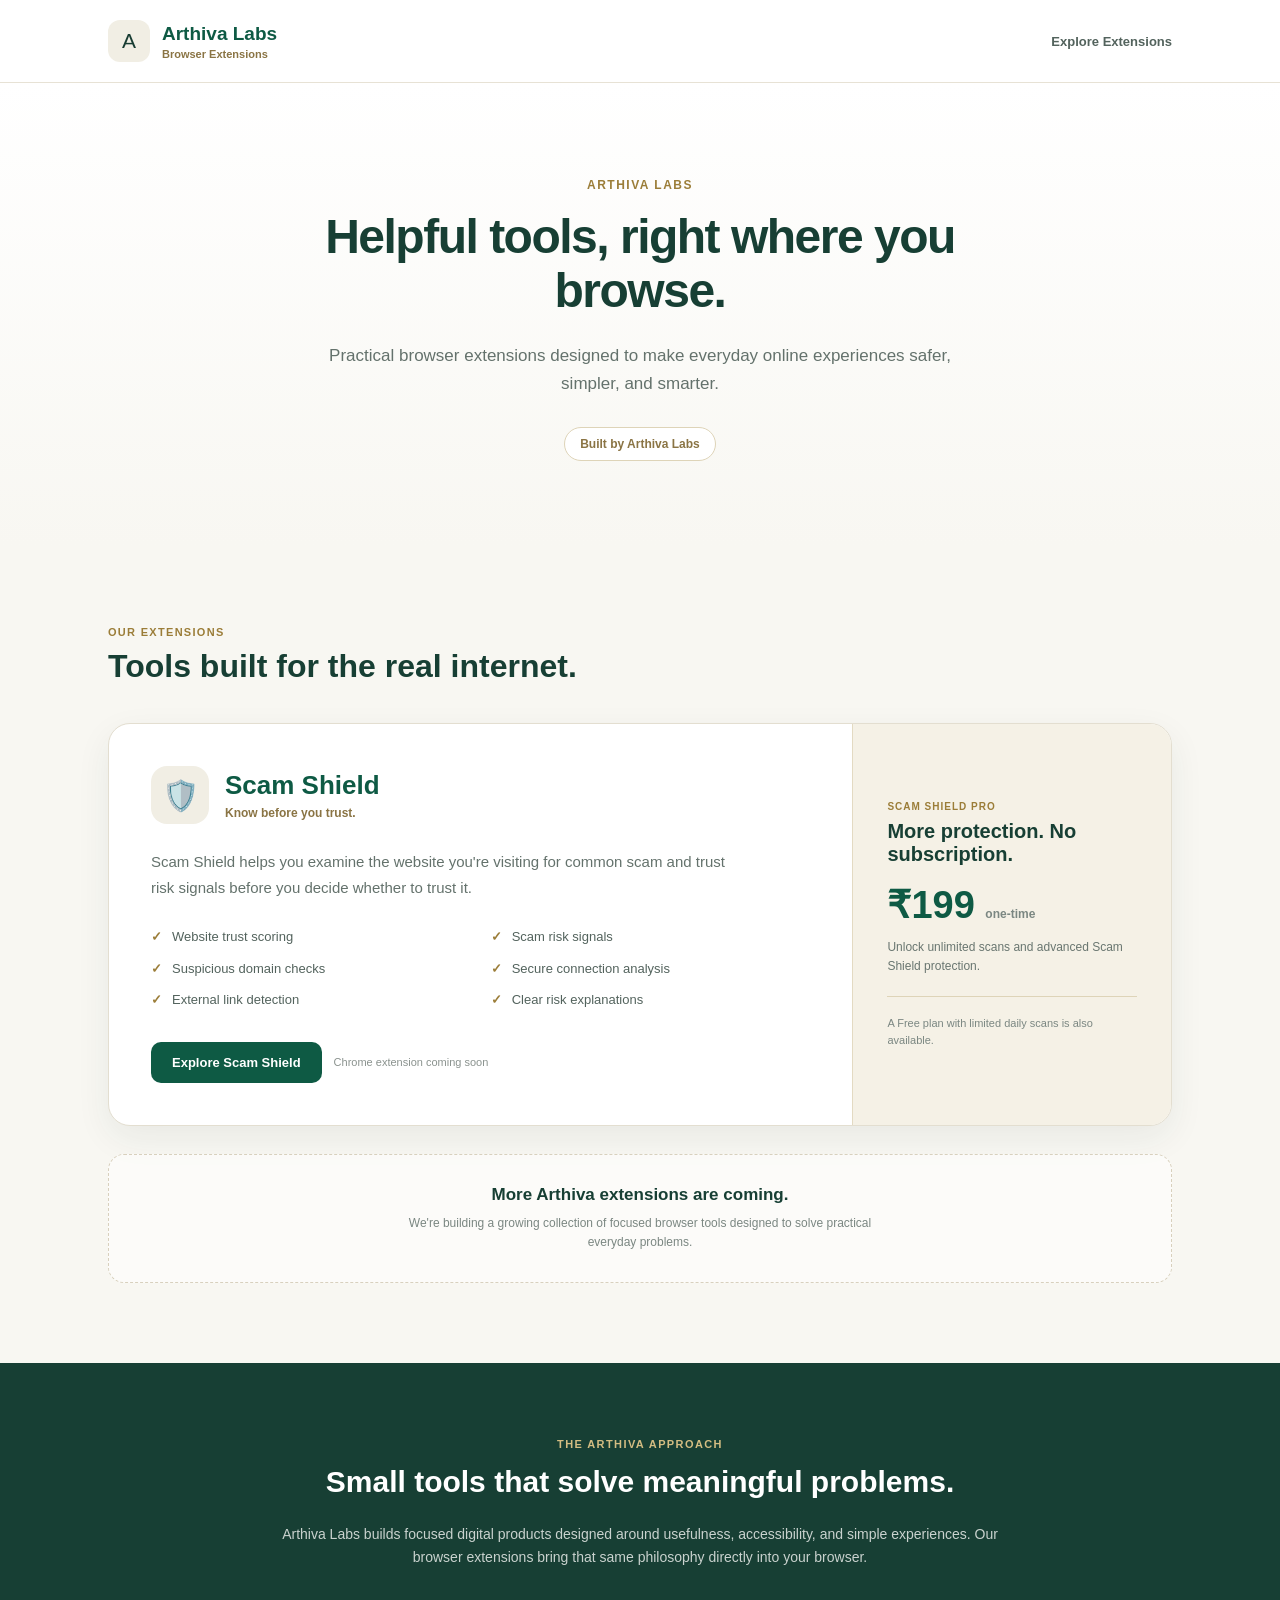
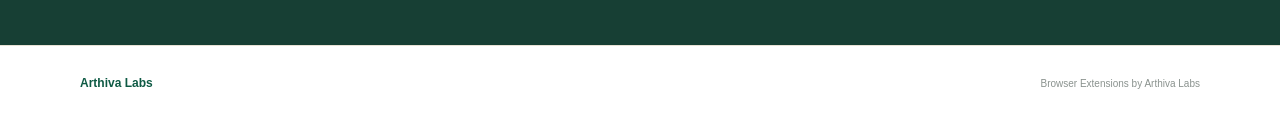
==== website/index.html @ e58179cc "Add Arthiva Browser Extensions homepage" ====
<!DOCTYPE html>
<html lang="en">

<head>
    <meta charset="UTF-8">

    <meta
        name="viewport"
        content="width=device-width, initial-scale=1.0"
    >

    <meta
        name="description"
        content="Explore browser extensions by Arthiva Labs — practical tools designed to make everyday online experiences safer, simpler, and smarter."
    >

    <title>Browser Extensions | Arthiva Labs</title>

    <style>

        * {
            box-sizing: border-box;
        }

        html {
            scroll-behavior: smooth;
        }

        body {
            margin: 0;
            font-family:
                -apple-system,
                BlinkMacSystemFont,
                "Segoe UI",
                Roboto,
                Arial,
                sans-serif;
            background: #f8f7f2;
            color: #183c32;
        }

        a {
            text-decoration: none;
        }


        /* --------------------------------
           HEADER
        -------------------------------- */

        .header {
            background: #ffffff;
            border-bottom: 1px solid #e7e2d5;
        }

        .nav {
            max-width: 1120px;
            margin: 0 auto;
            padding: 20px 28px;
            display: flex;
            align-items: center;
            justify-content: space-between;
            gap: 24px;
        }

        .brand {
            display: flex;
            align-items: center;
            gap: 12px;
        }

        .brand-mark {
            width: 42px;
            height: 42px;
            display: flex;
            align-items: center;
            justify-content: center;
            border-radius: 12px;
            background: #f1eee4;
            font-size: 21px;
        }

        .brand-text h1 {
            margin: 0;
            font-size: 19px;
            color: #0e5a44;
        }

        .brand-text p {
            margin: 3px 0 0;
            font-size: 11px;
            color: #8a7444;
            font-weight: 600;
        }

        .nav-link {
            color: #53635d;
            font-size: 13px;
            font-weight: 600;
        }

        .nav-link:hover {
            color: #0e5a44;
        }


        /* --------------------------------
           HERO
        -------------------------------- */

        .hero {
            padding: 95px 28px 85px;
            text-align: center;
            background:
                linear-gradient(
                    180deg,
                    #ffffff 0%,
                    #f8f7f2 100%
                );
        }

        .hero-inner {
            max-width: 800px;
            margin: 0 auto;
        }

        .eyebrow {
            margin: 0 0 18px;
            font-size: 12px;
            font-weight: 800;
            letter-spacing: 1.5px;
            color: #9b7d38;
            text-transform: uppercase;
        }

        .hero h2 {
            margin: 0;
            font-size: 48px;
            line-height: 1.12;
            letter-spacing: -1.5px;
            color: #173f34;
        }

        .hero-description {
            max-width: 650px;
            margin: 24px auto 0;
            font-size: 17px;
            line-height: 1.7;
            color: #64726c;
        }

        .hero-note {
            display: inline-block;
            margin-top: 28px;
            padding: 9px 15px;
            border: 1px solid #ded4b8;
            border-radius: 999px;
            background: #ffffff;
            color: #8a7444;
            font-size: 12px;
            font-weight: 700;
        }


        /* --------------------------------
           EXTENSIONS SECTION
        -------------------------------- */

        .extensions-section {
            max-width: 1120px;
            margin: 0 auto;
            padding: 80px 28px;
        }

        .section-heading {
            max-width: 650px;
            margin-bottom: 38px;
        }

        .section-heading p {
            margin: 0 0 10px;
            color: #9b7d38;
            font-size: 11px;
            font-weight: 800;
            letter-spacing: 1.3px;
            text-transform: uppercase;
        }

        .section-heading h2 {
            margin: 0;
            font-size: 32px;
            color: #173f34;
        }


        /* --------------------------------
           SCAM SHIELD FEATURE CARD
        -------------------------------- */

        .extension-card {
            display: grid;
            grid-template-columns:
                minmax(0, 1.4fr)
                minmax(260px, 0.6fr);
            overflow: hidden;
            background: #ffffff;
            border: 1px solid #e3ded0;
            border-radius: 22px;
            box-shadow:
                0 12px 35px
                rgba(23, 63, 52, 0.07);
        }

        .extension-main {
            padding: 42px;
        }

        .extension-title-row {
            display: flex;
            align-items: center;
            gap: 16px;
        }

        .extension-icon {
            width: 58px;
            height: 58px;
            flex-shrink: 0;
            display: flex;
            align-items: center;
            justify-content: center;
            border-radius: 16px;
            background: #f1eee4;
            font-size: 30px;
        }

        .extension-title h3 {
            margin: 0;
            font-size: 26px;
            color: #0e5a44;
        }

        .extension-title p {
            margin: 5px 0 0;
            color: #8a7444;
            font-size: 12px;
            font-weight: 700;
        }

        .extension-description {
            max-width: 590px;
            margin: 25px 0 0;
            font-size: 15px;
            line-height: 1.7;
            color: #64726c;
        }

        .features {
            display: grid;
            grid-template-columns:
                repeat(2, minmax(0, 1fr));
            gap: 12px 20px;
            margin-top: 27px;
        }

        .feature {
            position: relative;
            padding-left: 21px;
            font-size: 13px;
            line-height: 1.5;
            color: #53635d;
        }

        .feature::before {
            content: "✓";
            position: absolute;
            left: 0;
            color: #9b7d38;
            font-weight: 800;
        }

        .card-actions {
            display: flex;
            flex-wrap: wrap;
            align-items: center;
            gap: 12px;
            margin-top: 32px;
        }

        .primary-button {
            display: inline-block;
            padding: 13px 21px;
            border-radius: 10px;
            background: #0e5a44;
            color: #ffffff;
            font-size: 13px;
            font-weight: 700;
        }

        .primary-button:hover {
            background: #0a4937;
        }

        .status-text {
            font-size: 11px;
            color: #8a928e;
        }


        /* --------------------------------
           PRICING SIDE
        -------------------------------- */

        .extension-price {
            padding: 42px 34px;
            display: flex;
            flex-direction: column;
            justify-content: center;
            background: #f5f1e6;
            border-left: 1px solid #e3dac2;
        }

        .price-label {
            margin: 0 0 8px;
            font-size: 10px;
            letter-spacing: 1px;
            font-weight: 800;
            color: #9b7d38;
        }

        .extension-price h4 {
            margin: 0;
            font-size: 20px;
            color: #173f34;
        }

        .price {
            margin-top: 20px;
            font-size: 38px;
            line-height: 1;
            font-weight: 800;
            color: #0e5a44;
        }

        .price span {
            font-size: 12px;
            font-weight: 600;
            color: #7b8782;
        }

        .price-description {
            margin: 14px 0 0;
            font-size: 12px;
            line-height: 1.6;
            color: #697670;
        }

        .free-note {
            margin: 20px 0 0;
            padding-top: 18px;
            border-top: 1px solid #ded4b8;
            font-size: 11px;
            line-height: 1.5;
            color: #7b8782;
        }


        /* --------------------------------
           COMING SOON
        -------------------------------- */

        .coming-soon {
            margin-top: 28px;
            padding: 30px;
            text-align: center;
            border: 1px dashed #d8d0bd;
            border-radius: 16px;
            background: rgba(255, 255, 255, 0.5);
        }

        .coming-soon h3 {
            margin: 0;
            font-size: 17px;
            color: #173f34;
        }

        .coming-soon p {
            max-width: 500px;
            margin: 9px auto 0;
            font-size: 12px;
            line-height: 1.6;
            color: #7b8782;
        }


        /* --------------------------------
           MISSION
        -------------------------------- */

        .mission {
            padding: 75px 28px;
            background: #173f34;
            text-align: center;
        }

        .mission-inner {
            max-width: 720px;
            margin: 0 auto;
        }

        .mission p:first-child {
            margin: 0 0 12px;
            color: #d4bd82;
            font-size: 11px;
            font-weight: 800;
            letter-spacing: 1.4px;
            text-transform: uppercase;
        }

        .mission h2 {
            margin: 0;
            font-size: 30px;
            line-height: 1.35;
            color: #ffffff;
        }

        .mission-description {
            margin: 20px auto 0;
            font-size: 14px;
            line-height: 1.7;
            color: #c9d2ce;
        }


        /* --------------------------------
           FOOTER
        -------------------------------- */

        .footer {
            padding: 30px 28px;
            background: #ffffff;
            border-top: 1px solid #e7e2d5;
        }

        .footer-inner {
            max-width: 1120px;
            margin: 0 auto;
            display: flex;
            justify-content: space-between;
            align-items: center;
            gap: 20px;
        }

        .footer-brand {
            font-size: 12px;
            color: #0e5a44;
            font-weight: 700;
        }

        .footer-text {
            font-size: 10px;
            color: #8a928e;
        }


        /* --------------------------------
           RESPONSIVE
        -------------------------------- */

        @media (max-width: 760px) {

            .hero {
                padding: 70px 22px 65px;
            }

            .hero h2 {
                font-size: 37px;
            }

            .hero-description {
                font-size: 15px;
            }

            .extensions-section {
                padding: 60px 20px;
            }

            .extension-card {
                grid-template-columns: 1fr;
            }

            .extension-main {
                padding: 30px 24px;
            }

            .extension-price {
                padding: 28px 24px;
                border-left: none;
                border-top: 1px solid #e3dac2;
            }

            .features {
                grid-template-columns: 1fr;
            }

            .footer-inner {
                flex-direction: column;
                text-align: center;
            }

        }

    </style>

</head>


<body>


    <!-- HEADER -->

    <header class="header">

        <nav class="nav">

            <div class="brand">

                <div class="brand-mark">
                    A
                </div>

                <div class="brand-text">

                    <h1>
                        Arthiva Labs
                    </h1>

                    <p>
                        Browser Extensions
                    </p>

                </div>

            </div>

            <a
                class="nav-link"
                href="#extensions"
            >
                Explore Extensions
            </a>

        </nav>

    </header>


    <!-- HERO -->

    <section class="hero">

        <div class="hero-inner">

            <p class="eyebrow">
                Arthiva Labs
            </p>

            <h2>
                Helpful tools,
                right where you browse.
            </h2>

            <p class="hero-description">
                Practical browser extensions designed
                to make everyday online experiences
                safer, simpler, and smarter.
            </p>

            <div class="hero-note">
                Built by Arthiva Labs
            </div>

        </div>

    </section>


    <!-- EXTENSIONS -->

    <main
        id="extensions"
        class="extensions-section"
    >

        <div class="section-heading">

            <p>
                Our Extensions
            </p>

            <h2>
                Tools built for the real internet.
            </h2>

        </div>


        <!-- SCAM SHIELD -->

        <article class="extension-card">

            <div class="extension-main">

                <div class="extension-title-row">

                    <div class="extension-icon">
                        🛡️
                    </div>

                    <div class="extension-title">

                        <h3>
                            Scam Shield
                        </h3>

                        <p>
                            Know before you trust.
                        </p>

                    </div>

                </div>


                <p class="extension-description">
                    Scam Shield helps you examine the
                    website you're visiting for common
                    scam and trust risk signals before
                    you decide whether to trust it.
                </p>


                <div class="features">

                    <div class="feature">
                        Website trust scoring
                    </div>

                    <div class="feature">
                        Scam risk signals
                    </div>

                    <div class="feature">
                        Suspicious domain checks
                    </div>

                    <div class="feature">
                        Secure connection analysis
                    </div>

                    <div class="feature">
                        External link detection
                    </div>

                    <div class="feature">
                        Clear risk explanations
                    </div>

                </div>


                <div class="card-actions">

                    <a
                        class="primary-button"
                        href="#"
                    >
                        Explore Scam Shield
                    </a>

                    <span class="status-text">
                        Chrome extension coming soon
                    </span>

                </div>

            </div>


            <aside class="extension-price">

                <p class="price-label">
                    SCAM SHIELD PRO
                </p>

                <h4>
                    More protection.
                    No subscription.
                </h4>

                <div class="price">
                    ₹199
                    <span>
                        one-time
                    </span>
                </div>

                <p class="price-description">
                    Unlock unlimited scans and
                    advanced Scam Shield protection.
                </p>

                <p class="free-note">
                    A Free plan with limited daily
                    scans is also available.
                </p>

            </aside>

        </article>


        <!-- FUTURE EXTENSIONS -->

        <div class="coming-soon">

            <h3>
                More Arthiva extensions are coming.
            </h3>

            <p>
                We're building a growing collection
                of focused browser tools designed to
                solve practical everyday problems.
            </p>

        </div>

    </main>


    <!-- MISSION -->

    <section class="mission">

        <div class="mission-inner">

            <p>
                The Arthiva Approach
            </p>

            <h2>
                Small tools that solve
                meaningful problems.
            </h2>

            <p class="mission-description">
                Arthiva Labs builds focused digital
                products designed around usefulness,
                accessibility, and simple experiences.
                Our browser extensions bring that same
                philosophy directly into your browser.
            </p>

        </div>

    </section>


    <!-- FOOTER -->

    <footer class="footer">

        <div class="footer-inner">

            <div class="footer-brand">
                Arthiva Labs
            </div>

            <div class="footer-text">
                Browser Extensions by Arthiva Labs
            </div>

        </div>

    </footer>


</body>

</html>
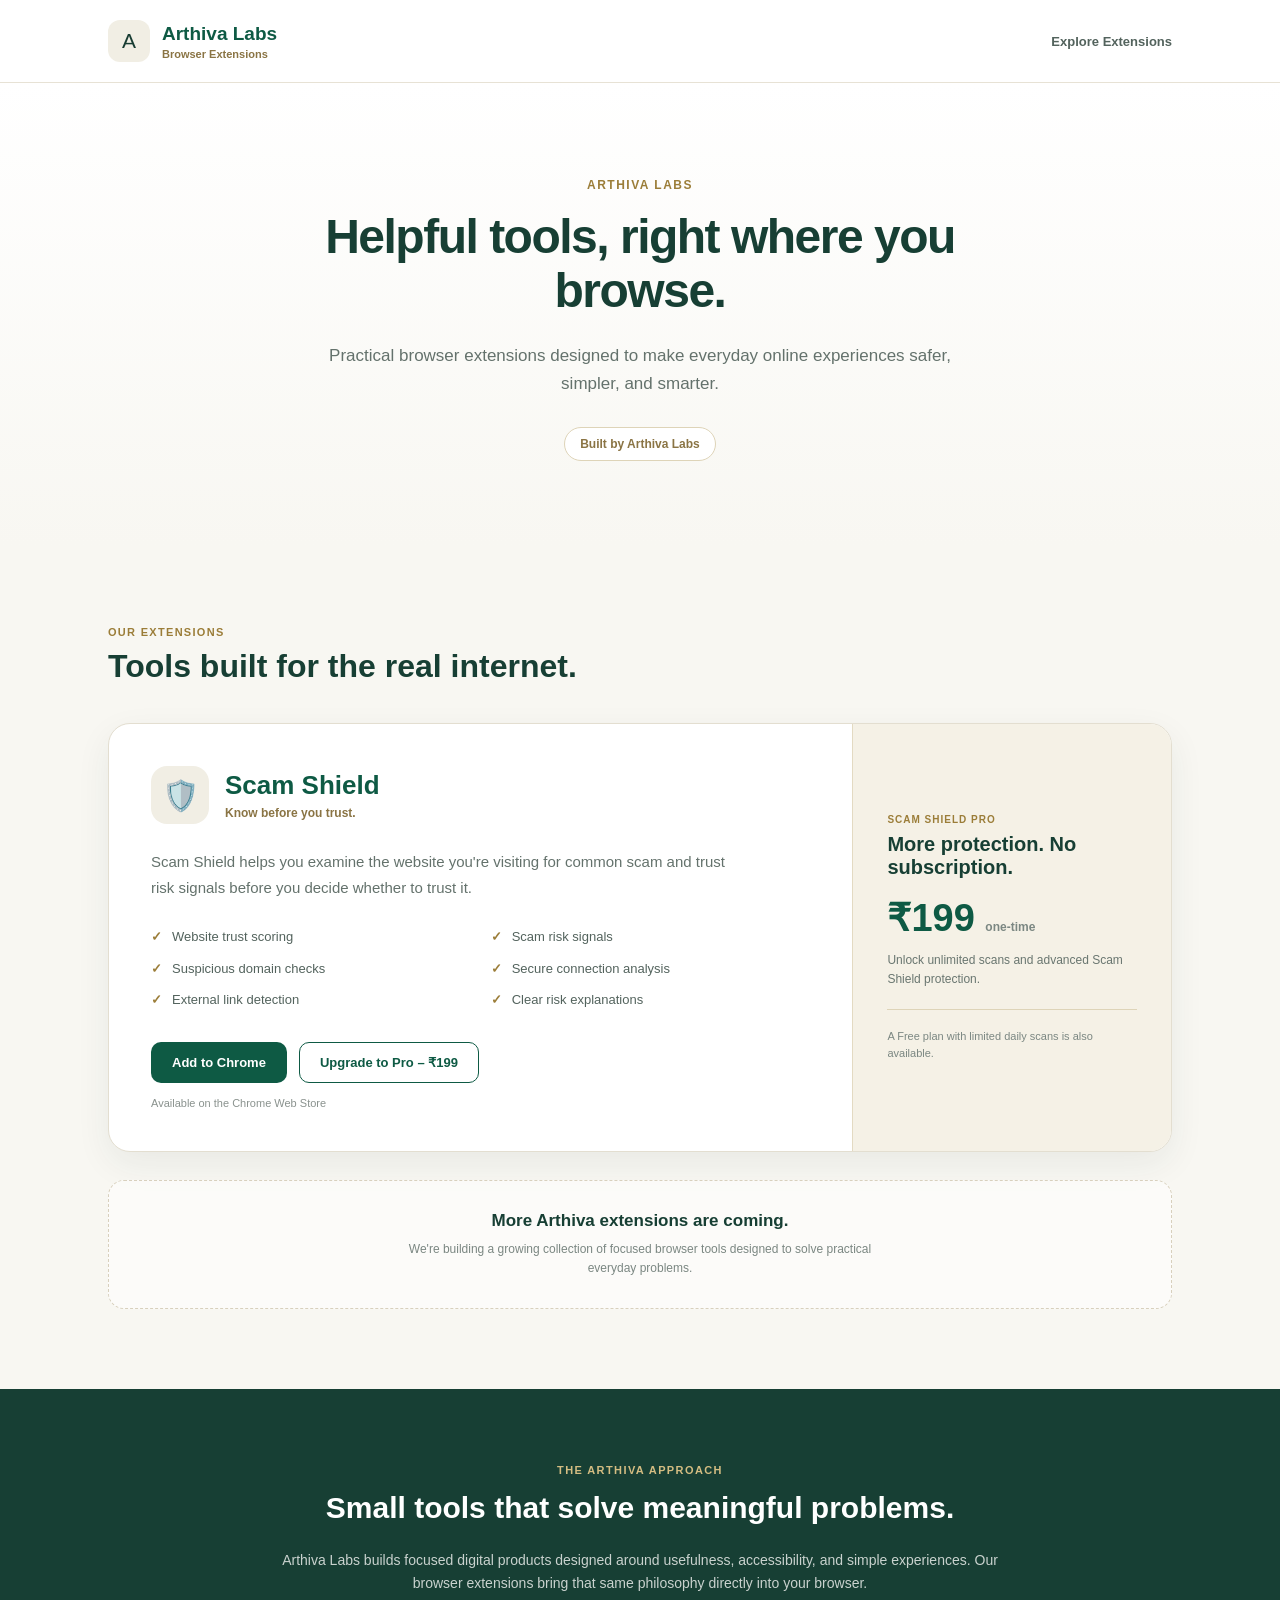
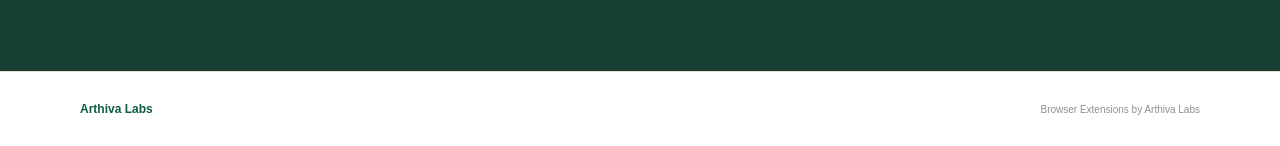
==== commit 216c894f: "Update index.html" ====
--- a/website/index.html
+++ b/website/index.html
@@ -300,7 +300,24 @@
             background: #0a4937;
         }
 
+        .secondary-button {
+            display: inline-block;
+            padding: 12px 20px;
+            border: 1px solid #0e5a44;
+            border-radius: 10px;
+            background: #ffffff;
+            color: #0e5a44;
+            font-size: 13px;
+            font-weight: 700;
+        }
+
+        .secondary-button:hover {
+            background: #f1eee4;
+        }
+
         .status-text {
+            width: 100%;
+            margin-top: 2px;
             font-size: 11px;
             color: #8a928e;
         }
@@ -673,13 +690,22 @@
 
                     <a
                         class="primary-button"
-                        href="#"
+                        href="https://chromewebstore.google.com/detail/imajdnpjldkfbjhaklnmmonlaiiaofih"
+                        target="_blank"
+                        rel="noopener noreferrer"
                     >
-                        Explore Scam Shield
+                        Add to Chrome
                     </a>
 
+                    <a
+                        class="secondary-button"
+                        href="/checkout.html"
+                    >
+                        Upgrade to Pro – ₹199
+                    </a>
+
                     <span class="status-text">
-                        Chrome extension coming soon
+                        Available on the Chrome Web Store
                     </span>
 
                 </div>
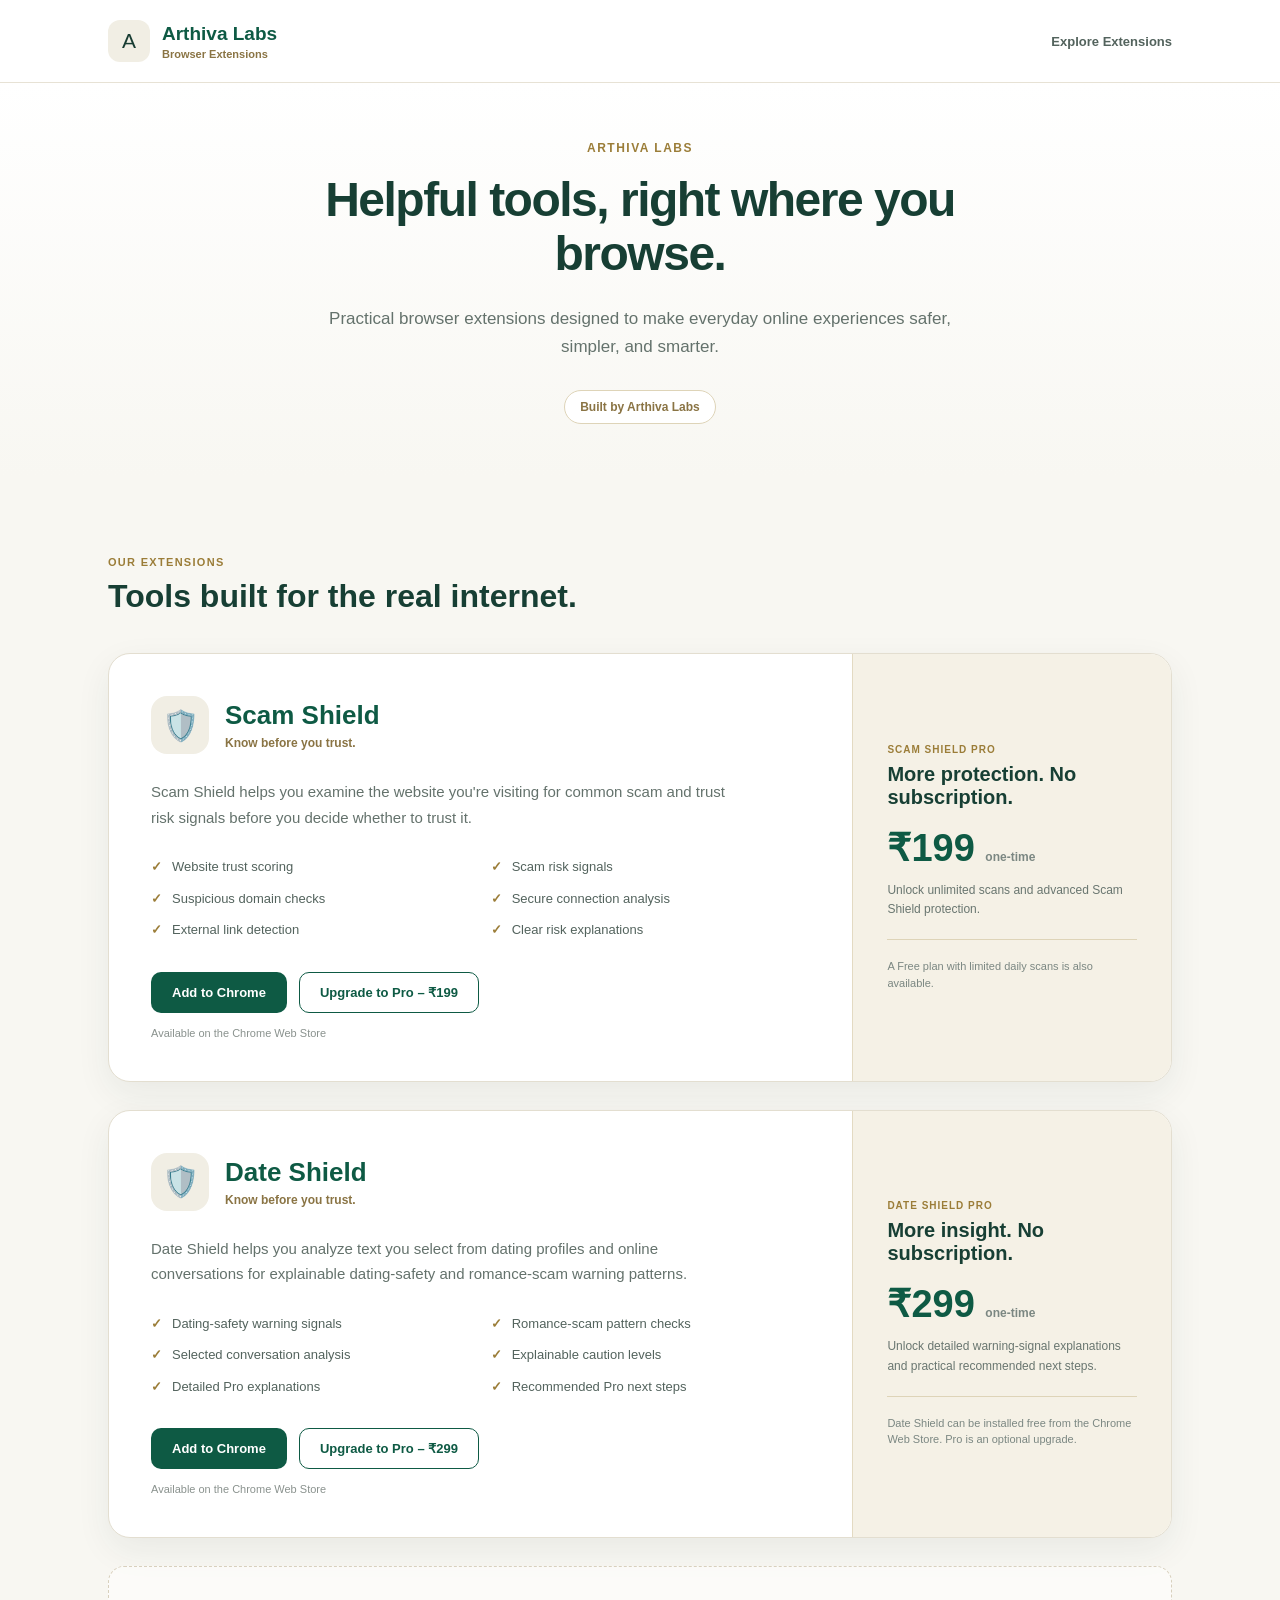
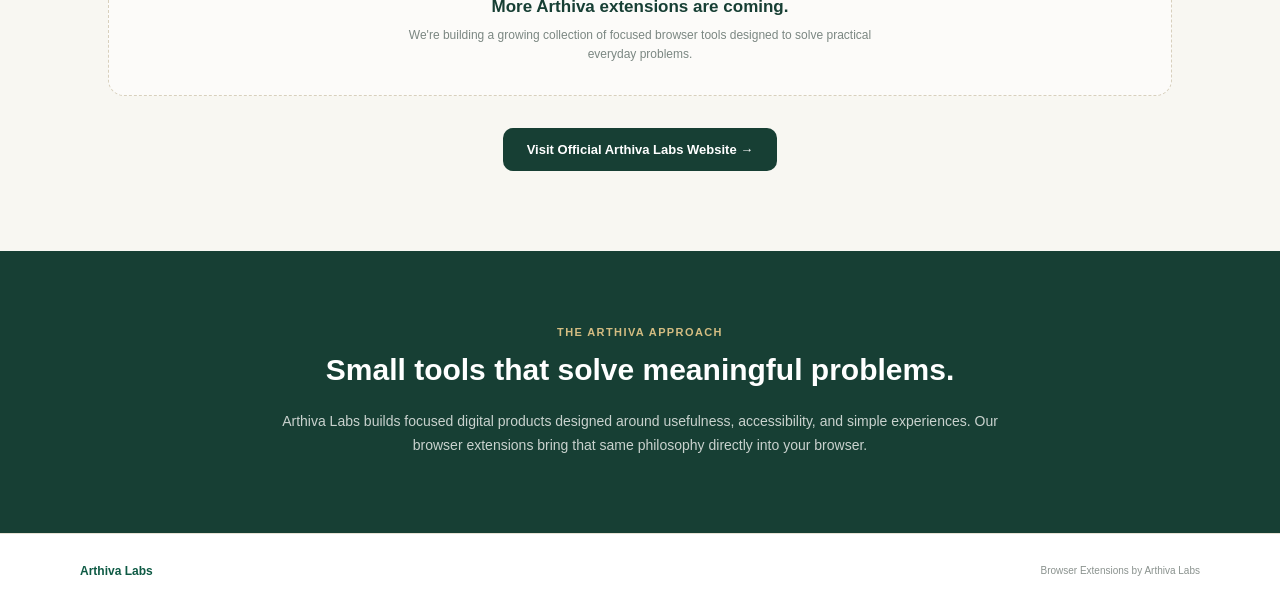
==== commit 0b676737: "Update index.html" ====
--- a/website/index.html
+++ b/website/index.html
@@ -109,7 +109,7 @@
         -------------------------------- */
 
         .hero {
-            padding: 95px 28px 85px;
+            padding: 58px 28px 52px;
             text-align: center;
             background:
                 linear-gradient(
@@ -211,6 +211,10 @@
                 rgba(23, 63, 52, 0.07);
         }
 
+        .extension-card + .extension-card {
+            margin-top: 28px;
+        }
+
         .extension-main {
             padding: 42px;
         }
@@ -382,6 +386,30 @@
 
 
         /* --------------------------------
+           OFFICIAL ARTHIVA WEBSITE
+        -------------------------------- */
+
+        .official-site {
+            margin-top: 32px;
+            text-align: center;
+        }
+
+        .official-site-button {
+            display: inline-block;
+            padding: 14px 24px;
+            border-radius: 10px;
+            background: #173f34;
+            color: #ffffff;
+            font-size: 13px;
+            font-weight: 700;
+        }
+
+        .official-site-button:hover {
+            background: #0e5a44;
+        }
+
+
+        /* --------------------------------
            COMING SOON
         -------------------------------- */
 
@@ -746,6 +774,130 @@
         </article>
 
 
+        <!-- DATE SHIELD -->
+
+        <article class="extension-card">
+
+            <div class="extension-main">
+
+                <div class="extension-title-row">
+
+                    <div class="extension-icon">
+                        🛡️
+                    </div>
+
+                    <div class="extension-title">
+
+                        <h3>
+                            Date Shield
+                        </h3>
+
+                        <p>
+                            Know before you trust.
+                        </p>
+
+                    </div>
+
+                </div>
+
+
+                <p class="extension-description">
+                    Date Shield helps you analyze text you select
+                    from dating profiles and online conversations
+                    for explainable dating-safety and romance-scam
+                    warning patterns.
+                </p>
+
+
+                <div class="features">
+
+                    <div class="feature">
+                        Dating-safety warning signals
+                    </div>
+
+                    <div class="feature">
+                        Romance-scam pattern checks
+                    </div>
+
+                    <div class="feature">
+                        Selected conversation analysis
+                    </div>
+
+                    <div class="feature">
+                        Explainable caution levels
+                    </div>
+
+                    <div class="feature">
+                        Detailed Pro explanations
+                    </div>
+
+                    <div class="feature">
+                        Recommended Pro next steps
+                    </div>
+
+                </div>
+
+
+                <div class="card-actions">
+
+                    <a
+                        class="primary-button"
+                        href="https://chromewebstore.google.com/detail/date-shield/mefphadkmpldkgepibpcnloifpikkbkk"
+                        target="_blank"
+                        rel="noopener noreferrer"
+                    >
+                        Add to Chrome
+                    </a>
+
+                    <a
+                        class="secondary-button"
+                        href="/date-shield-checkout.html"
+                    >
+                        Upgrade to Pro – ₹299
+                    </a>
+
+                    <span class="status-text">
+                        Available on the Chrome Web Store
+                    </span>
+
+                </div>
+
+            </div>
+
+
+            <aside class="extension-price">
+
+                <p class="price-label">
+                    DATE SHIELD PRO
+                </p>
+
+                <h4>
+                    More insight.
+                    No subscription.
+                </h4>
+
+                <div class="price">
+                    ₹299
+                    <span>
+                        one-time
+                    </span>
+                </div>
+
+                <p class="price-description">
+                    Unlock detailed warning-signal explanations
+                    and practical recommended next steps.
+                </p>
+
+                <p class="free-note">
+                    Date Shield can be installed free from
+                    the Chrome Web Store. Pro is an optional upgrade.
+                </p>
+
+            </aside>
+
+        </article>
+
+
         <!-- FUTURE EXTENSIONS -->
 
         <div class="coming-soon">
@@ -759,6 +911,19 @@
                 of focused browser tools designed to
                 solve practical everyday problems.
             </p>
+
+        </div>
+
+        <div class="official-site">
+
+            <a
+                class="official-site-button"
+                href="https://www.arthiva-labs.com/"
+                target="_blank"
+                rel="noopener noreferrer"
+            >
+                Visit Official Arthiva Labs Website →
+            </a>
 
         </div>
 
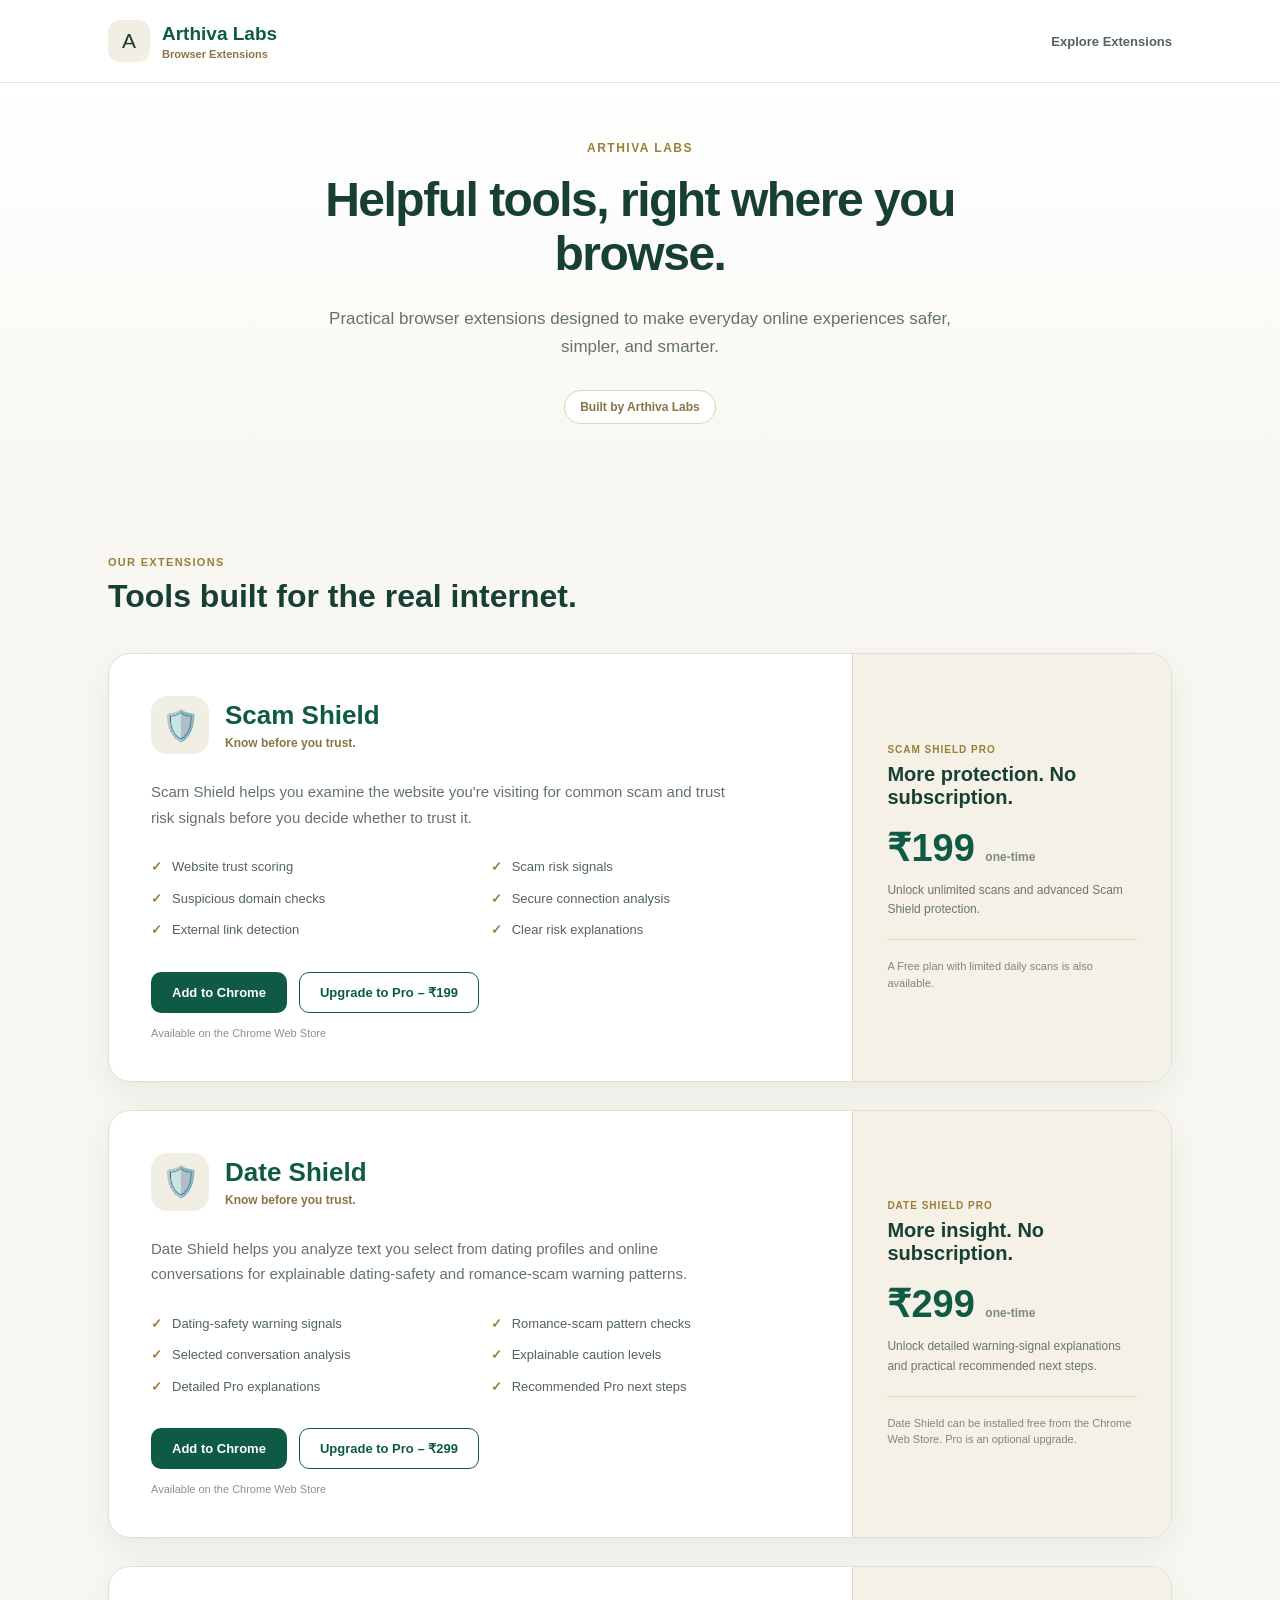
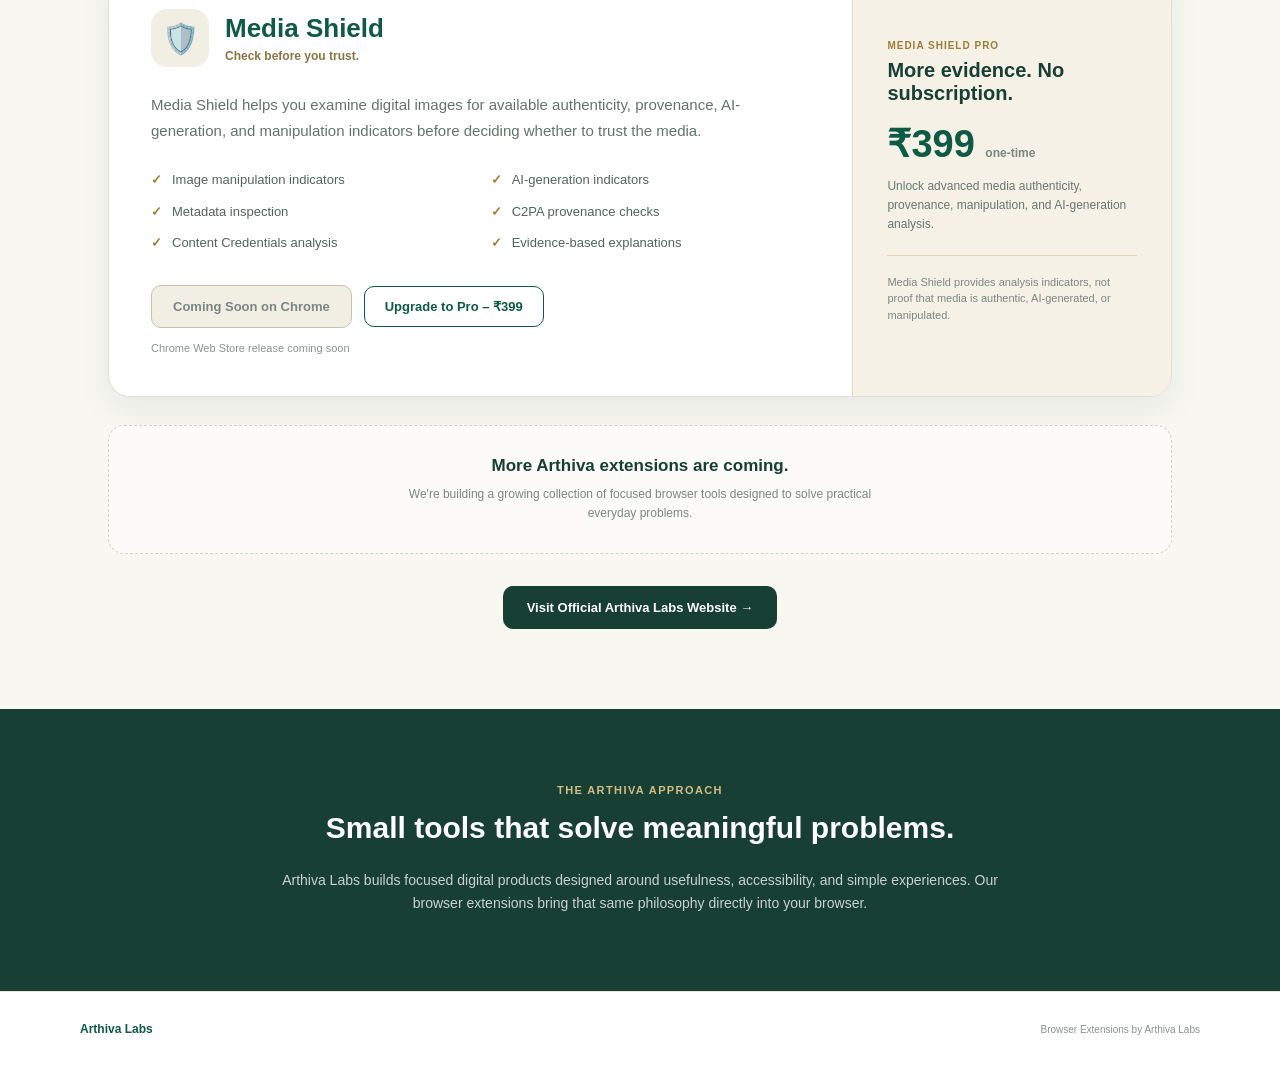
==== commit 2163d1d7: "Update index.html" ====
--- a/website/index.html
+++ b/website/index.html
@@ -194,7 +194,7 @@
 
 
         /* --------------------------------
-           SCAM SHIELD FEATURE CARD
+           EXTENSION CARDS
         -------------------------------- */
 
         .extension-card {
@@ -319,6 +319,18 @@
             background: #f1eee4;
         }
 
+        .coming-soon-button {
+            display: inline-block;
+            padding: 13px 21px;
+            border: 1px solid #c9c1ad;
+            border-radius: 10px;
+            background: #f1eee4;
+            color: #7b8782;
+            font-size: 13px;
+            font-weight: 700;
+            cursor: default;
+        }
+
         .status-text {
             width: 100%;
             margin-top: 2px;
@@ -676,7 +688,6 @@
 
                 </div>
 
-
                 <p class="extension-description">
                     Scam Shield helps you examine the
                     website you're visiting for common
@@ -684,7 +695,6 @@
                     you decide whether to trust it.
                 </p>
 
-
                 <div class="features">
 
                     <div class="feature">
@@ -712,7 +722,6 @@
                     </div>
 
                 </div>
-
 
                 <div class="card-actions">
 
@@ -740,7 +749,6 @@
 
             </div>
 
-
             <aside class="extension-price">
 
                 <p class="price-label">
@@ -799,7 +807,6 @@
                     </div>
 
                 </div>
-
 
                 <p class="extension-description">
                     Date Shield helps you analyze text you select
@@ -808,7 +815,6 @@
                     warning patterns.
                 </p>
 
-
                 <div class="features">
 
                     <div class="feature">
@@ -836,7 +842,6 @@
                     </div>
 
                 </div>
-
 
                 <div class="card-actions">
 
@@ -864,7 +869,6 @@
 
             </div>
 
-
             <aside class="extension-price">
 
                 <p class="price-label">
@@ -898,6 +902,123 @@
         </article>
 
 
+        <!-- MEDIA SHIELD -->
+
+        <article class="extension-card">
+
+            <div class="extension-main">
+
+                <div class="extension-title-row">
+
+                    <div class="extension-icon">
+                        🛡️
+                    </div>
+
+                    <div class="extension-title">
+
+                        <h3>
+                            Media Shield
+                        </h3>
+
+                        <p>
+                            Check before you trust.
+                        </p>
+
+                    </div>
+
+                </div>
+
+                <p class="extension-description">
+                    Media Shield helps you examine digital images
+                    for available authenticity, provenance,
+                    AI-generation, and manipulation indicators
+                    before deciding whether to trust the media.
+                </p>
+
+                <div class="features">
+
+                    <div class="feature">
+                        Image manipulation indicators
+                    </div>
+
+                    <div class="feature">
+                        AI-generation indicators
+                    </div>
+
+                    <div class="feature">
+                        Metadata inspection
+                    </div>
+
+                    <div class="feature">
+                        C2PA provenance checks
+                    </div>
+
+                    <div class="feature">
+                        Content Credentials analysis
+                    </div>
+
+                    <div class="feature">
+                        Evidence-based explanations
+                    </div>
+
+                </div>
+
+                <div class="card-actions">
+
+                    <span class="coming-soon-button">
+                        Coming Soon on Chrome
+                    </span>
+
+                    <a
+                        class="secondary-button"
+                        href="/media-shield-checkout.html"
+                    >
+                        Upgrade to Pro – ₹399
+                    </a>
+
+                    <span class="status-text">
+                        Chrome Web Store release coming soon
+                    </span>
+
+                </div>
+
+            </div>
+
+            <aside class="extension-price">
+
+                <p class="price-label">
+                    MEDIA SHIELD PRO
+                </p>
+
+                <h4>
+                    More evidence.
+                    No subscription.
+                </h4>
+
+                <div class="price">
+                    ₹399
+                    <span>
+                        one-time
+                    </span>
+                </div>
+
+                <p class="price-description">
+                    Unlock advanced media authenticity,
+                    provenance, manipulation, and
+                    AI-generation analysis.
+                </p>
+
+                <p class="free-note">
+                    Media Shield provides analysis indicators,
+                    not proof that media is authentic,
+                    AI-generated, or manipulated.
+                </p>
+
+            </aside>
+
+        </article>
+
+
         <!-- FUTURE EXTENSIONS -->
 
         <div class="coming-soon">
@@ -913,6 +1034,7 @@
             </p>
 
         </div>
+
 
         <div class="official-site">
 
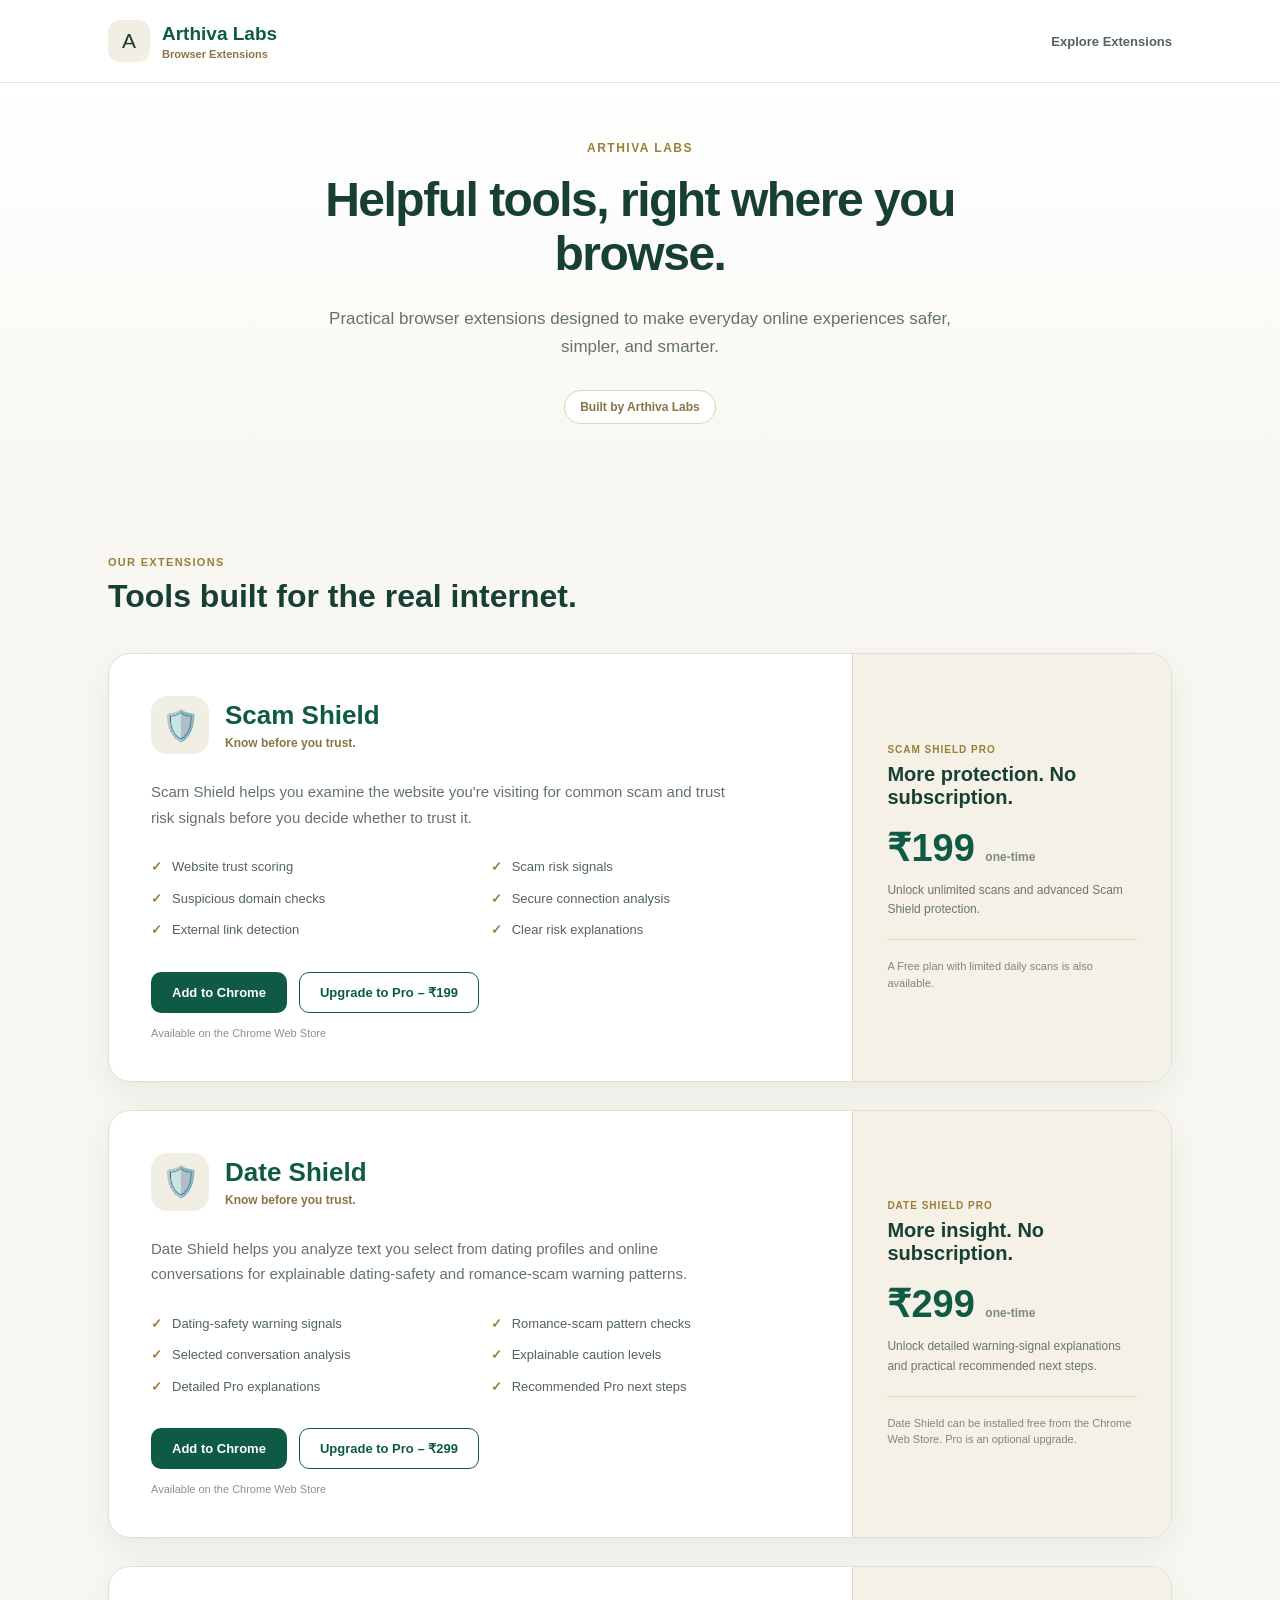
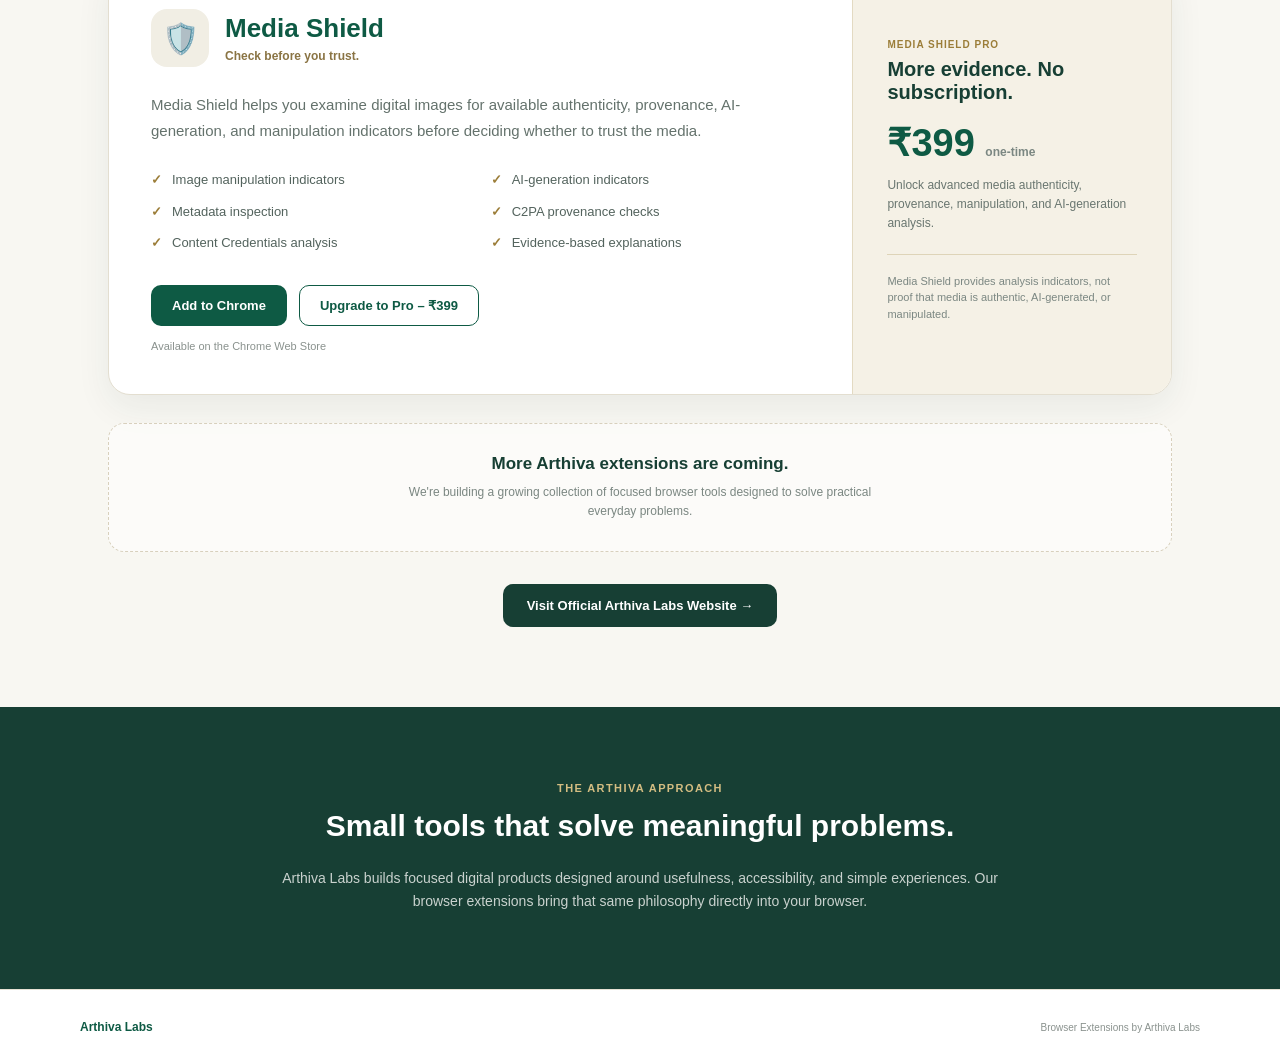
==== commit 5f299718: "Update index.html" ====
--- a/website/index.html
+++ b/website/index.html
@@ -965,19 +965,24 @@
 
                 <div class="card-actions">
 
-                    <span class="coming-soon-button">
-                        Coming Soon on Chrome
-                    </span>
+                    <a
+                        class="primary-button"
+                        href="https://chromewebstore.google.com/detail/media-shield/elngcjpmhkdekfajldmafjpeibdafcam?authuser=0&hl=en"
+                        target="_blank"
+                        rel="noopener noreferrer"
+                    >
+                        Add to Chrome
+                    </a>
 
                     <a
                         class="secondary-button"
-                        href="/media-shield-checkout.html"
+                        href="https://scam-shield-2sn.pages.dev/media-shield-checkout.html"
                     >
                         Upgrade to Pro – ₹399
                     </a>
 
                     <span class="status-text">
-                        Chrome Web Store release coming soon
+                        Available on the Chrome Web Store
                     </span>
 
                 </div>
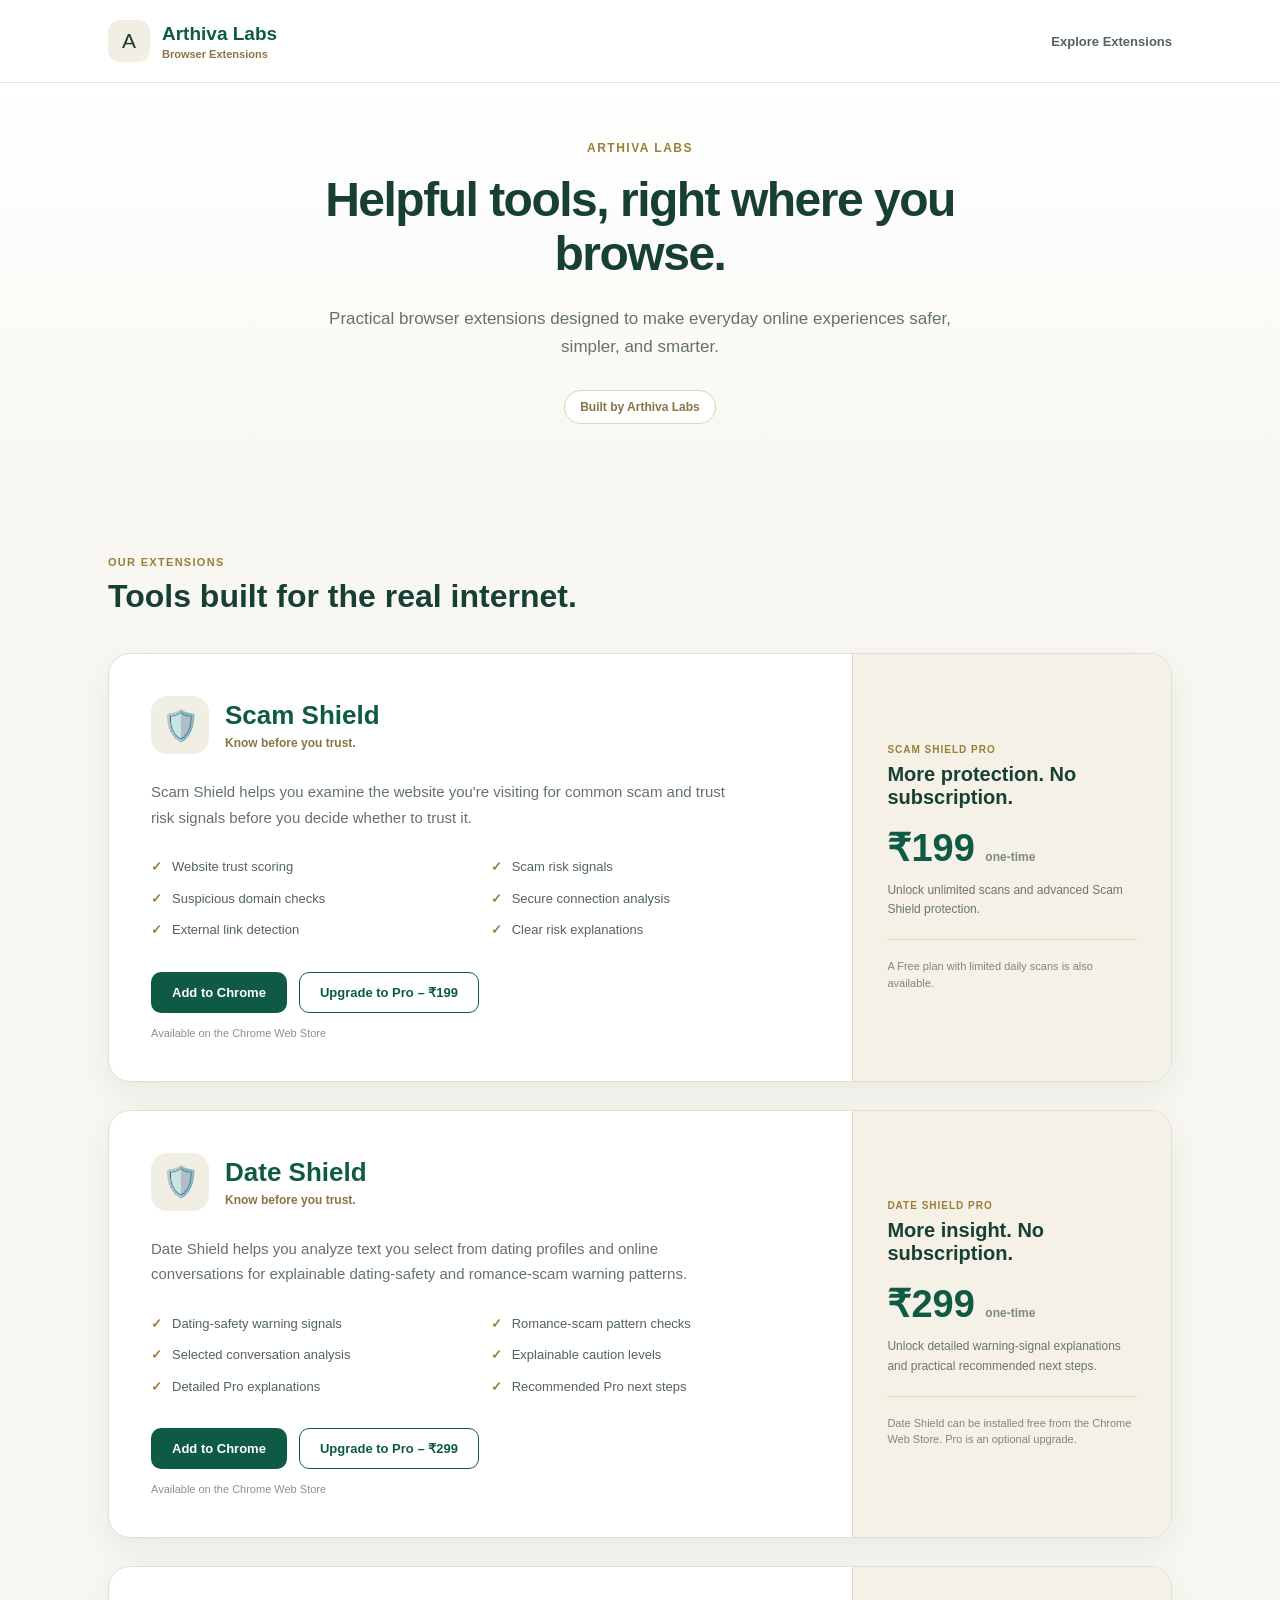
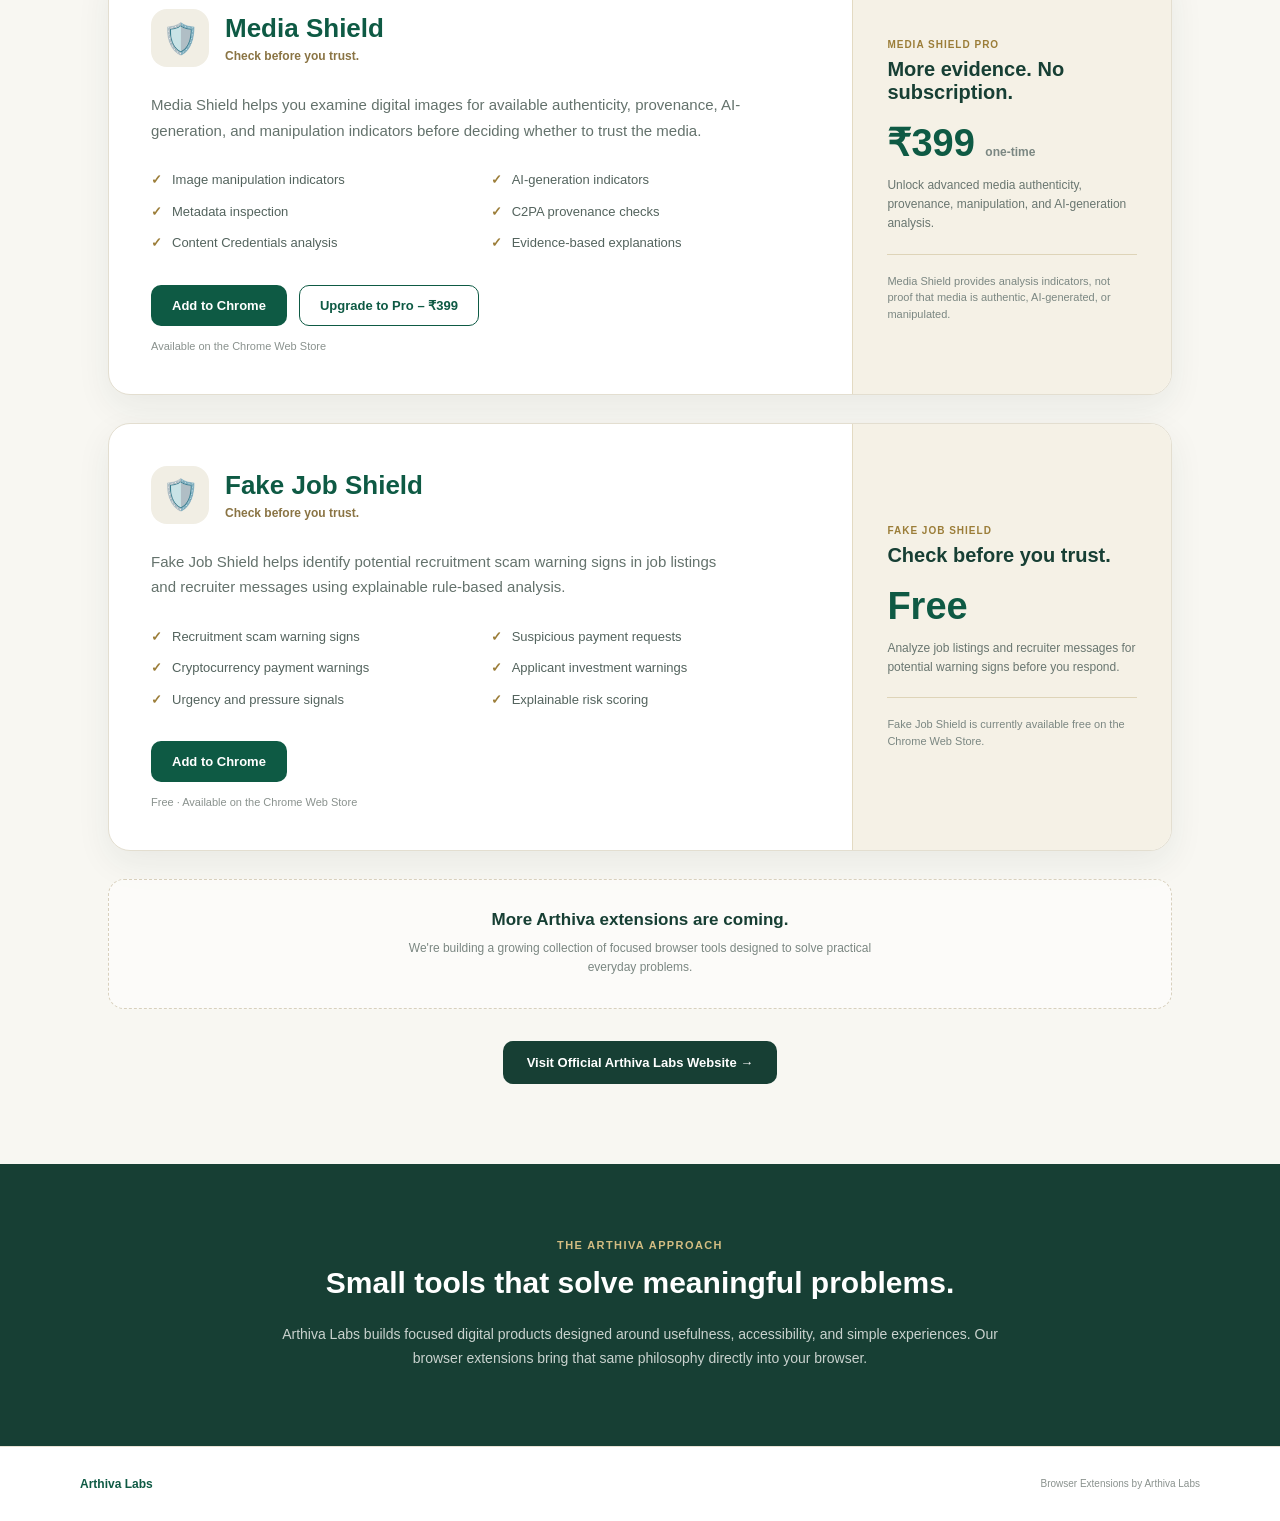
==== commit aa6a7c26: "Update index.html" ====
--- a/website/index.html
+++ b/website/index.html
@@ -1024,6 +1024,114 @@
         </article>
 
 
+        <!-- FAKE JOB SHIELD -->
+
+        <article class="extension-card">
+
+            <div class="extension-main">
+
+                <div class="extension-title-row">
+
+                    <div class="extension-icon">
+                        🛡️
+                    </div>
+
+                    <div class="extension-title">
+
+                        <h3>
+                            Fake Job Shield
+                        </h3>
+
+                        <p>
+                            Check before you trust.
+                        </p>
+
+                    </div>
+
+                </div>
+
+                <p class="extension-description">
+                    Fake Job Shield helps identify potential recruitment
+                    scam warning signs in job listings and recruiter
+                    messages using explainable rule-based analysis.
+                </p>
+
+                <div class="features">
+
+                    <div class="feature">
+                        Recruitment scam warning signs
+                    </div>
+
+                    <div class="feature">
+                        Suspicious payment requests
+                    </div>
+
+                    <div class="feature">
+                        Cryptocurrency payment warnings
+                    </div>
+
+                    <div class="feature">
+                        Applicant investment warnings
+                    </div>
+
+                    <div class="feature">
+                        Urgency and pressure signals
+                    </div>
+
+                    <div class="feature">
+                        Explainable risk scoring
+                    </div>
+
+                </div>
+
+                <div class="card-actions">
+
+                    <a
+                        class="primary-button"
+                        href="https://chromewebstore.google.com/detail/fake-job-shield/ciamgdhnfekmbhleelelcdncfannhkjd"
+                        target="_blank"
+                        rel="noopener noreferrer"
+                    >
+                        Add to Chrome
+                    </a>
+
+                    <span class="status-text">
+                        Free · Available on the Chrome Web Store
+                    </span>
+
+                </div>
+
+            </div>
+
+            <aside class="extension-price">
+
+                <p class="price-label">
+                    FAKE JOB SHIELD
+                </p>
+
+                <h4>
+                    Check before you trust.
+                </h4>
+
+                <div class="price">
+                    Free
+                </div>
+
+                <p class="price-description">
+                    Analyze job listings and recruiter messages for
+                    potential warning signs before you respond.
+                </p>
+
+                <p class="free-note">
+                    Fake Job Shield is currently available free on the
+                    Chrome Web Store.
+                </p>
+
+            </aside>
+
+        </article>
+
+
         <!-- FUTURE EXTENSIONS -->
 
         <div class="coming-soon">
